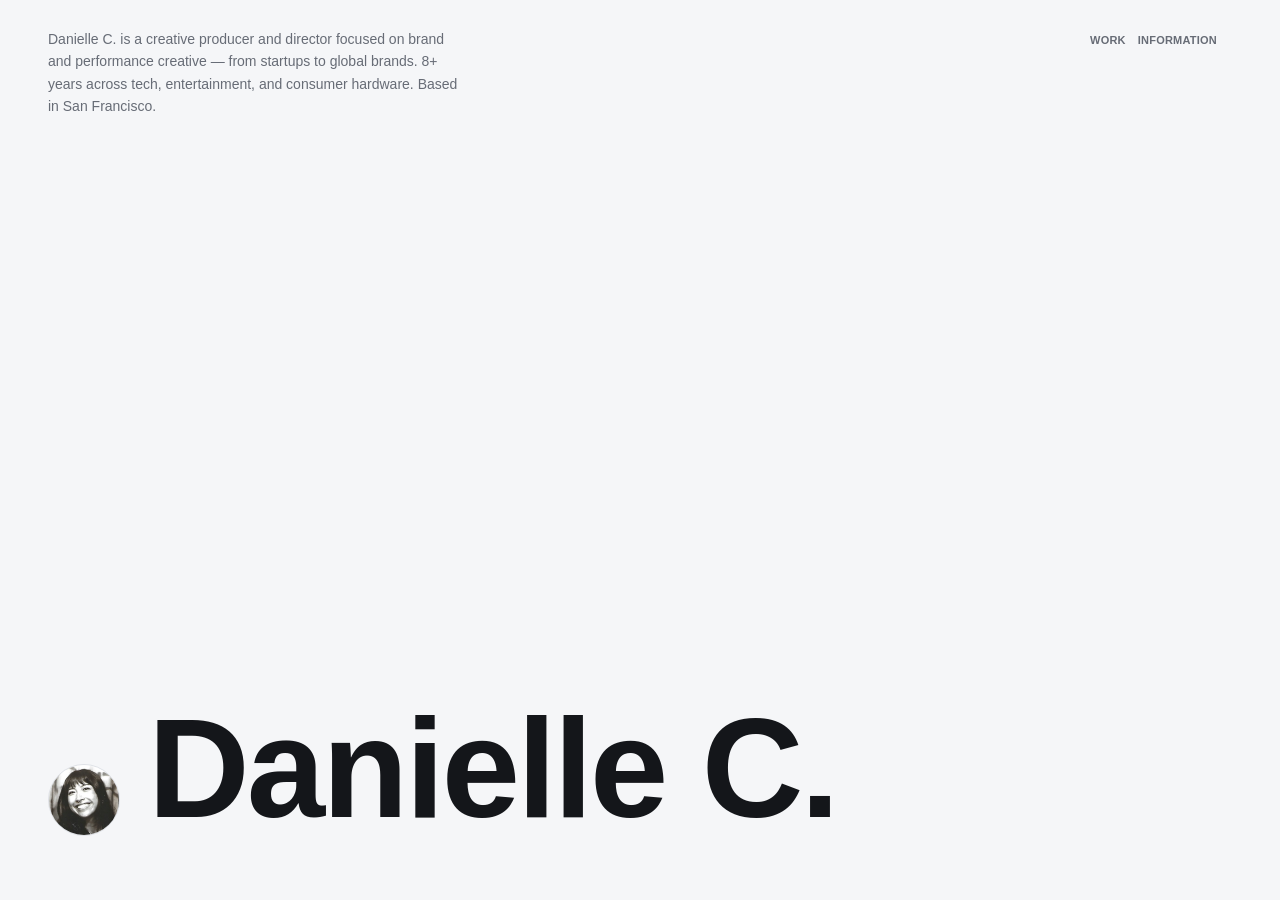
==== index.html @ da046970 "Rebrand to Danielle C., fix uploaded carousel photos, polish spacing - Renames displayed name from "" ====
<!DOCTYPE html>
<html lang="en">
<head>
<meta charset="UTF-8">
<meta name="viewport" content="width=device-width, initial-scale=1.0">
<title>Danielle C. — Creative Producer &amp; Director</title>
<meta name="description" content="Danielle C. is a creative producer and director based in San Francisco, working across brand, entertainment, and consumer tech.">
<link rel="icon" href="favicon.svg" type="image/svg+xml">
<link rel="stylesheet" href="style.css">
</head>
<body class="landing-body">

<header class="topbar landing-topbar">
  <p class="bio-blurb">Danielle C. is a creative producer and director focused on brand and performance creative — from startups to global brands. 8+ years across tech, entertainment, and consumer hardware. Based in San Francisco.</p>
  <nav class="toplinks">
    <a href="work.html">Work</a>
    <a href="information.html">Information</a>
  </nav>
</header>

<main class="landing">
  <div class="landing-bottom">
    <div class="landing-avatar">
      <img src="assets/img/profile.webp" alt="Portrait of Danielle C.">
    </div>
    <h1 class="landing-wordmark">Danielle C.</h1>
  </div>
</main>

<script src="script.js"></script>
</body>
</html>
---- style.css ----
:root {
  --bg: #f5f6f8;
  --ink: #14161a;
  --muted: #676c76;
  --line: #dfe2e7;
  --accent: #c9372c;
  --sans: -apple-system, BlinkMacSystemFont, "Helvetica Neue", Helvetica, Arial, sans-serif;
}

* { box-sizing: border-box; }

html {
  overflow-y: scroll;
  scrollbar-gutter: stable;
}

body {
  margin: 0;
  background: var(--bg);
  color: var(--ink);
  font-family: var(--sans);
  font-size: 16px;
  line-height: 1.5;
}

h1, h2 {
  font-family: var(--sans);
  margin: 0;
  letter-spacing: -0.01em;
}

a {
  color: inherit;
  text-decoration: none;
}

ul { list-style: none; margin: 0; padding: 0; }

img { max-width: 100%; display: block; }

.sr-only {
  position: absolute;
  width: 1px;
  height: 1px;
  padding: 0;
  margin: -1px;
  overflow: hidden;
  clip: rect(0, 0, 0, 0);
  white-space: nowrap;
  border: 0;
}

button {
  font: inherit;
  color: inherit;
  background: none;
  border: none;
  cursor: pointer;
}

/* ---------- Top bar ---------- */

.topbar {
  display: flex;
  align-items: center;
  justify-content: space-between;
  gap: 24px;
  flex-wrap: wrap;
  padding: 28px 48px;
}

.wordmark {
  font-family: var(--sans);
  font-weight: 700;
  font-size: 16px;
  letter-spacing: -0.01em;
}

.toplinks {
  display: flex;
  gap: 12px;
  font-family: var(--sans);
  font-weight: 600;
  font-size: 11px;
  letter-spacing: 0.02em;
  text-transform: uppercase;
}

.toplinks a {
  color: var(--muted);
  padding-bottom: 3px;
  transition: color 0.15s ease;
}

.toplinks a:hover {
  color: var(--ink);
}

.toplinks a.active {
  color: var(--accent);
}

/* ---------- Landing ---------- */

.landing-body {
  display: flex;
  flex-direction: column;
  min-height: 100vh;
}

.landing-topbar {
  align-items: baseline;
}

.bio-blurb {
  max-width: 420px;
  margin: 0;
  font-size: 14px;
  line-height: 1.6;
  color: var(--muted);
}

.landing {
  flex: 1;
  display: flex;
  flex-direction: column;
  justify-content: flex-end;
  padding: 40px 48px 64px;
}

.landing-bottom {
  display: flex;
  align-items: flex-end;
  gap: 28px;
}

.landing-wordmark {
  flex: 1 1 auto;
  min-width: 0;
  font-size: clamp(56px, 11vw, 220px);
  font-weight: 700;
  line-height: 0.95;
  letter-spacing: -0.02em;
}

.landing-avatar {
  flex-shrink: 0;
  width: 72px;
  height: 72px;
  border-radius: 50%;
  overflow: hidden;
  border: 1px solid var(--line);
}

.landing-avatar img {
  width: 100%;
  height: 100%;
  object-fit: cover;
  transform: scale(2.1);
  transform-origin: 56% 40%;
}

/* ---------- Page / sections ---------- */

.page {
  max-width: 1400px;
  margin: 0 auto;
  padding: 0 48px;
}

.intro {
  padding: 96px 0 72px;
}

.intro-sm {
  padding: 56px 0 40px;
}

.eyebrow {
  font-family: var(--sans);
  font-weight: 600;
  font-size: 13px;
  color: var(--muted);
  text-transform: uppercase;
  letter-spacing: 0.04em;
  margin: 0 0 16px;
}

.intro h1 {
  font-size: clamp(24px, 2.5vw, 32px);
  font-weight: 700;
  line-height: 1.15;
}

.block {
  padding: 56px 0;
}

.block + .block {
  border-top: 1px solid var(--line);
}

.block-title {
  font-size: 11px;
  font-family: var(--sans);
  font-weight: 600;
  text-transform: uppercase;
  letter-spacing: 0.06em;
  color: var(--muted);
  margin: 0 0 28px;
}

/* ---------- Work photo grid ---------- */

.work-grid-section {
  padding: 56px 0;
}

.work-grid-section + .block {
  border-top: 1px solid var(--line);
}

.work-grid {
  display: grid;
  grid-template-columns: repeat(3, 1fr);
  gap: 32px 24px;
}

.work-tile {
  margin: 0;
}

.work-tile img {
  width: 100%;
  aspect-ratio: 4 / 5;
  object-fit: cover;
  border-radius: 2px;
}

.carousel-frame {
  position: relative;
  display: block;
  width: 100%;
  padding: 0;
  border: 0;
  background: none;
}

button.carousel-frame {
  cursor: pointer;
}

.carousel-shade {
  position: absolute;
  left: 0;
  right: 0;
  bottom: 0;
  height: 56px;
  border-radius: 0 0 2px 2px;
  background: linear-gradient(to top, rgba(0, 0, 0, 0.4), transparent);
  pointer-events: none;
}

.carousel-dots {
  position: absolute;
  left: 0;
  right: 0;
  bottom: 10px;
  display: flex;
  justify-content: center;
  gap: 6px;
}

.dot {
  width: 6px;
  height: 6px;
  border-radius: 50%;
  background: rgba(255, 255, 255, 0.5);
  transition: background 0.15s ease;
}

.dot.active {
  background: #fff;
}

.work-tile figcaption {
  margin-top: 12px;
  display: flex;
  flex-direction: column;
  gap: 2px;
}

.work-tile .row-title {
  font-size: 15px;
}

.work-tile .row-meta {
  font-size: 12.5px;
}

/* ---------- Information grid ---------- */

.info-grid {
  display: grid;
  grid-template-columns: 1.2fr 104px 1fr 24px 1fr;
  padding: 56px 0;
}

.info-col:nth-child(1) { grid-column: 1; }
.info-col:nth-child(2) { grid-column: 3; }
.info-col:nth-child(3) { grid-column: 5; }

.info-col-title {
  font-size: 11px;
  font-family: var(--sans);
  font-weight: 600;
  text-transform: uppercase;
  letter-spacing: 0.06em;
  color: var(--muted);
  margin: 0 0 18px;
}

.info-col p {
  font-size: 14px;
  line-height: 1.5;
  margin: 0 0 12px;
  max-width: 440px;
}

.info-col p:last-child { margin-bottom: 0; }

.info-entry {
  display: flex;
  flex-direction: column;
  gap: 2px;
  margin-bottom: 4px;
}

.info-entry:last-child { margin-bottom: 0; }

.info-entry-title {
  font-family: var(--sans);
  font-weight: 600;
  font-size: 14px;
}

.info-entry-link:hover { text-decoration: underline; }

/* ---------- Shared title / meta (photo captions) ---------- */

.row-title {
  font-family: var(--sans);
  font-weight: 600;
  font-size: 17px;
}

.row-meta {
  font-size: 14px;
  color: var(--muted);
}

/* ---------- CV list ---------- */

.cv-list {
  display: flex;
  flex-direction: column;
}

.cv-row {
  display: grid;
  grid-template-columns: repeat(3, 1fr);
  align-items: baseline;
  gap: 8px 24px;
  padding: 18px 0;
  border-top: 1px solid var(--line);
}

.cv-row:first-child { border-top: none; }

.cv-year {
  font-family: var(--sans);
  font-weight: 500;
  font-size: 13px;
  color: var(--muted);
  white-space: nowrap;
  text-align: right;
}

/* ---------- Footer ---------- */

.footer {
  padding: 48px 0 96px;
  font-family: var(--sans);
  font-weight: 500;
  font-size: 12px;
  color: var(--muted);
  border-top: 1px solid var(--line);
  margin-top: 48px;
}

/* ---------- Responsive ---------- */

@media (max-width: 700px) {
  .info-grid { grid-template-columns: 1fr; gap: 0; padding: 40px 0; }
  .info-col:nth-child(1),
  .info-col:nth-child(2),
  .info-col:nth-child(3) { grid-column: 1; }
  .info-col { padding-top: 24px; border-top: 1px solid var(--line); }
  .info-col:first-child { padding-top: 0; border-top: none; }
}

@media (max-width: 640px) {
  .topbar { padding: 20px 20px; }
  .page { padding: 0 20px; }
  .intro { padding: 64px 0 48px; }
  .work-grid { grid-template-columns: 1fr 1fr; gap: 20px; }
  .cv-row { grid-template-columns: 1fr; gap: 4px; }
  .cv-year { text-align: left; }

  .landing-body { min-height: 0; }
  .landing {
    padding: 40px 20px 56px;
  }
  .landing-bottom {
    flex-direction: column;
    align-items: flex-start;
    gap: 20px;
  }
}
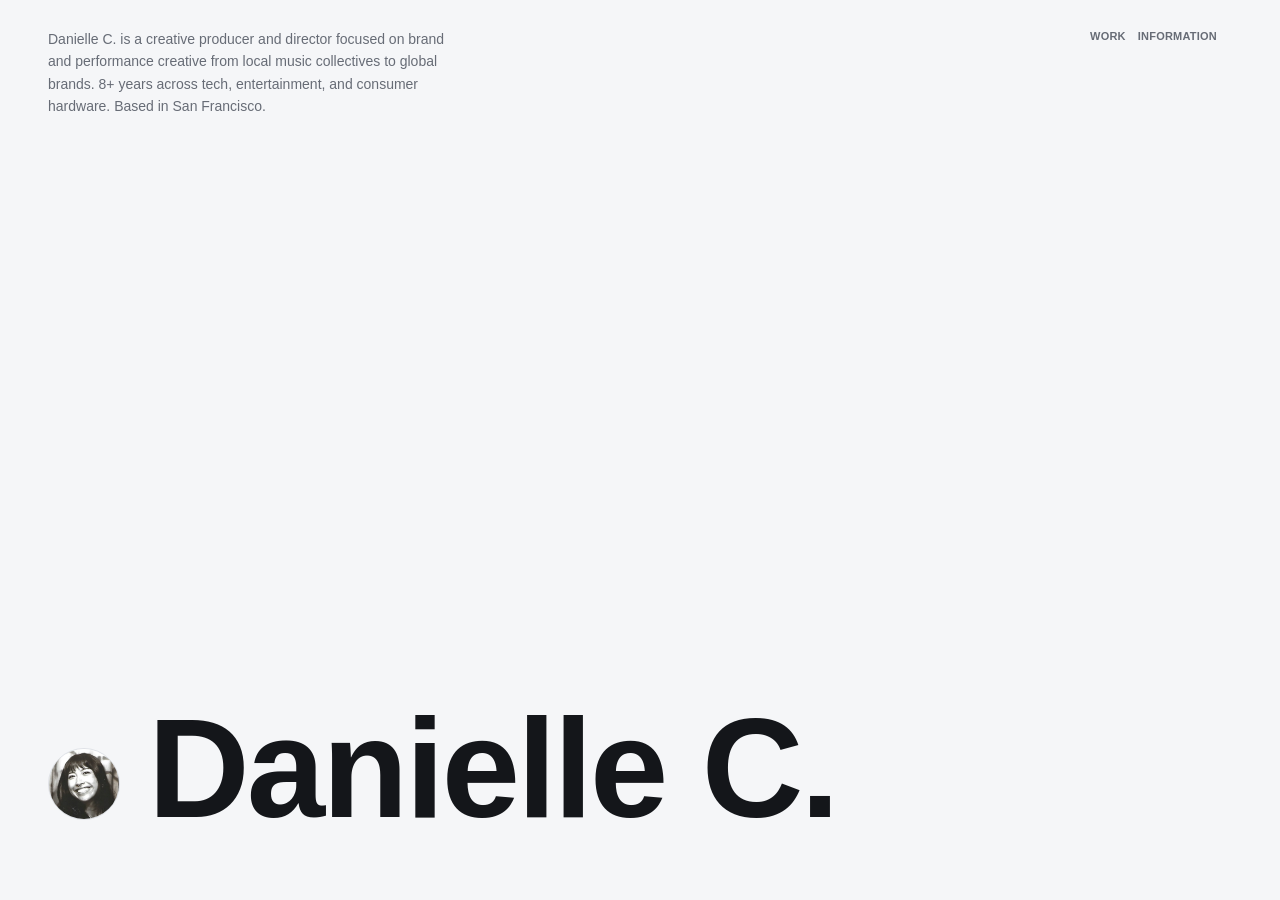
==== commit 9e094dac: "Update index.html" ====
--- a/index.html
+++ b/index.html
@@ -3,7 +3,7 @@
 <head>
 <meta charset="UTF-8">
 <meta name="viewport" content="width=device-width, initial-scale=1.0">
-<title>Danielle C. — Creative Producer &amp; Director</title>
+<title>Danielle C.</title>
 <meta name="description" content="Danielle C. is a creative producer and director based in San Francisco, working across brand, entertainment, and consumer tech.">
 <link rel="icon" href="favicon.svg" type="image/svg+xml">
 <link rel="stylesheet" href="style.css">
@@ -11,7 +11,7 @@
 <body class="landing-body">
 
 <header class="topbar landing-topbar">
-  <p class="bio-blurb">Danielle C. is a creative producer and director focused on brand and performance creative — from startups to global brands. 8+ years across tech, entertainment, and consumer hardware. Based in San Francisco.</p>
+  <p class="bio-blurb">Danielle C. is a creative producer and director focused on brand and performance creative from local music collectives to global brands. 8+ years across tech, entertainment, and consumer hardware. Based in San Francisco.</p>
   <nav class="toplinks">
     <a href="work.html">Work</a>
     <a href="information.html">Information</a>
--- a/style.css
+++ b/style.css
@@ -62,7 +62,7 @@
 
 .topbar {
   display: flex;
-  align-items: center;
+  align-items: flex-start;
   justify-content: space-between;
   gap: 24px;
   flex-wrap: wrap;
@@ -106,10 +106,6 @@
   display: flex;
   flex-direction: column;
   min-height: 100vh;
-}
-
-.landing-topbar {
-  align-items: baseline;
 }
 
 .bio-blurb {
@@ -147,6 +143,7 @@
   flex-shrink: 0;
   width: 72px;
   height: 72px;
+  margin-bottom: 16px;
   border-radius: 50%;
   overflow: hidden;
   border: 1px solid var(--line);
@@ -311,7 +308,7 @@
 .info-col:nth-child(3) { grid-column: 5; }
 
 .info-col-title {
-  font-size: 11px;
+  font-size: 9px;
   font-family: var(--sans);
   font-weight: 600;
   text-transform: uppercase;
@@ -371,7 +368,7 @@
   grid-template-columns: repeat(3, 1fr);
   align-items: baseline;
   gap: 8px 24px;
-  padding: 18px 0;
+  padding: 6px 0;
   border-top: 1px solid var(--line);
 }
 
@@ -417,13 +414,32 @@
   .cv-row { grid-template-columns: 1fr; gap: 4px; }
   .cv-year { text-align: left; }
 
-  .landing-body { min-height: 0; }
-  .landing {
-    padding: 40px 20px 56px;
-  }
-  .landing-bottom {
+  .landing-body {
+    min-height: 100svh;
+    flex-direction: column-reverse;
+    justify-content: space-between;
+  }
+  .landing-topbar {
+    padding-top: 0;
+  }
+  .bio-blurb { display: none; }
+  .landing-topbar .toplinks {
     flex-direction: column;
     align-items: flex-start;
-    gap: 20px;
-  }
-}
+    gap: 14px;
+    font-size: 18px;
+  }
+  .landing {
+    justify-content: flex-start;
+    padding: 40px 20px 0;
+  }
+  .landing-bottom {
+    align-items: center;
+    gap: 12px;
+  }
+  .landing-avatar { width: 44px; height: 44px; margin-bottom: 0; }
+  .landing-wordmark {
+    font-size: clamp(28px, 11vw, 44px);
+    white-space: nowrap;
+  }
+}
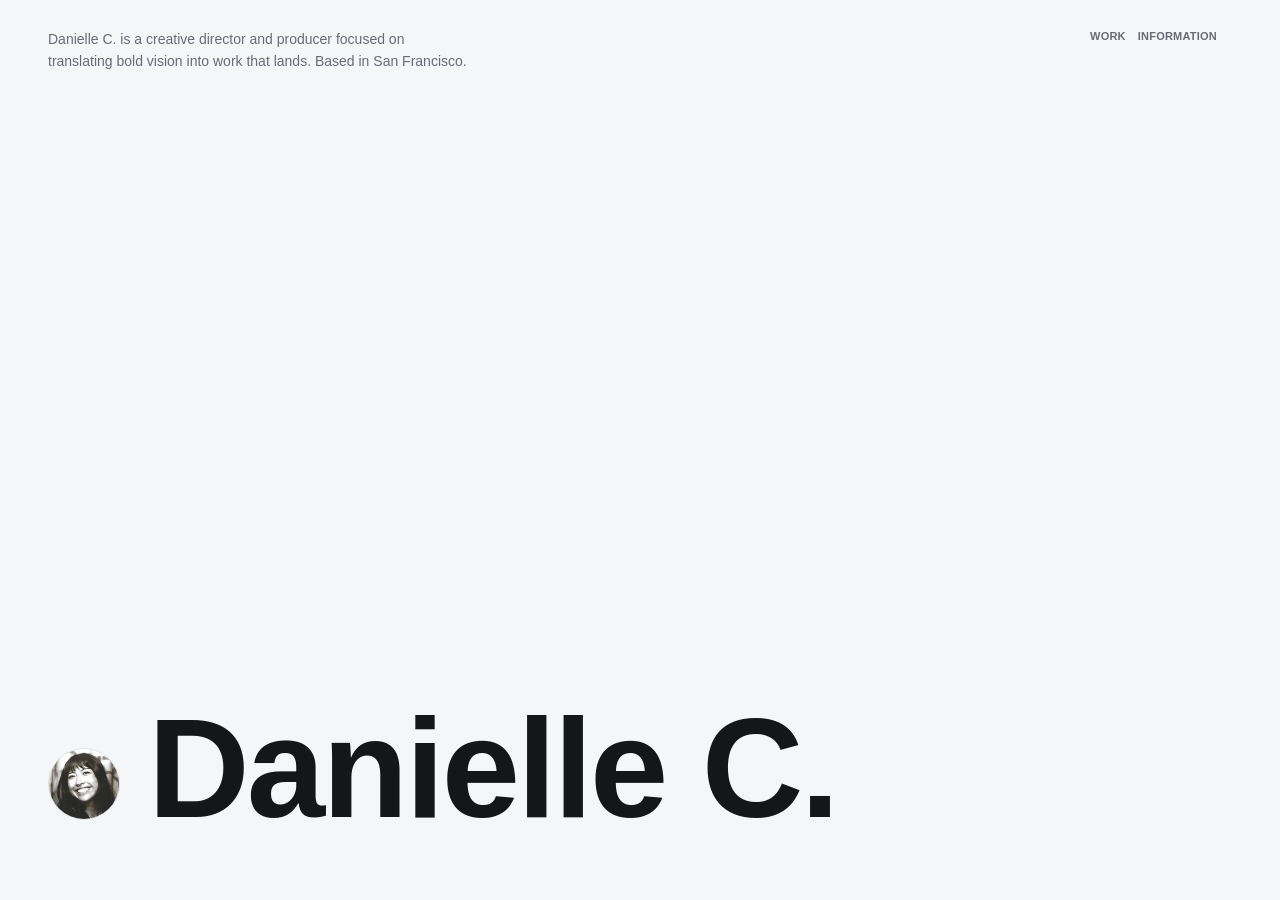
==== commit 2e2f6165: "Update index.html" ====
--- a/index.html
+++ b/index.html
@@ -11,7 +11,7 @@
 <body class="landing-body">
 
 <header class="topbar landing-topbar">
-  <p class="bio-blurb">Danielle C. is a creative producer and director focused on brand and performance creative from local music collectives to global brands. 8+ years across tech, entertainment, and consumer hardware. Based in San Francisco.</p>
+  <p class="bio-blurb">Danielle C. is a creative director and producer focused on translating bold vision into work that lands. Based in San Francisco.</p>
   <nav class="toplinks">
     <a href="work.html">Work</a>
     <a href="information.html">Information</a>
--- a/style.css
+++ b/style.css
@@ -287,10 +287,6 @@
   gap: 2px;
 }
 
-.work-tile .row-title {
-  font-size: 15px;
-}
-
 .work-tile .row-meta {
   font-size: 12.5px;
 }
@@ -348,7 +344,7 @@
 .row-title {
   font-family: var(--sans);
   font-weight: 600;
-  font-size: 17px;
+  font-size: 15px;
 }
 
 .row-meta {
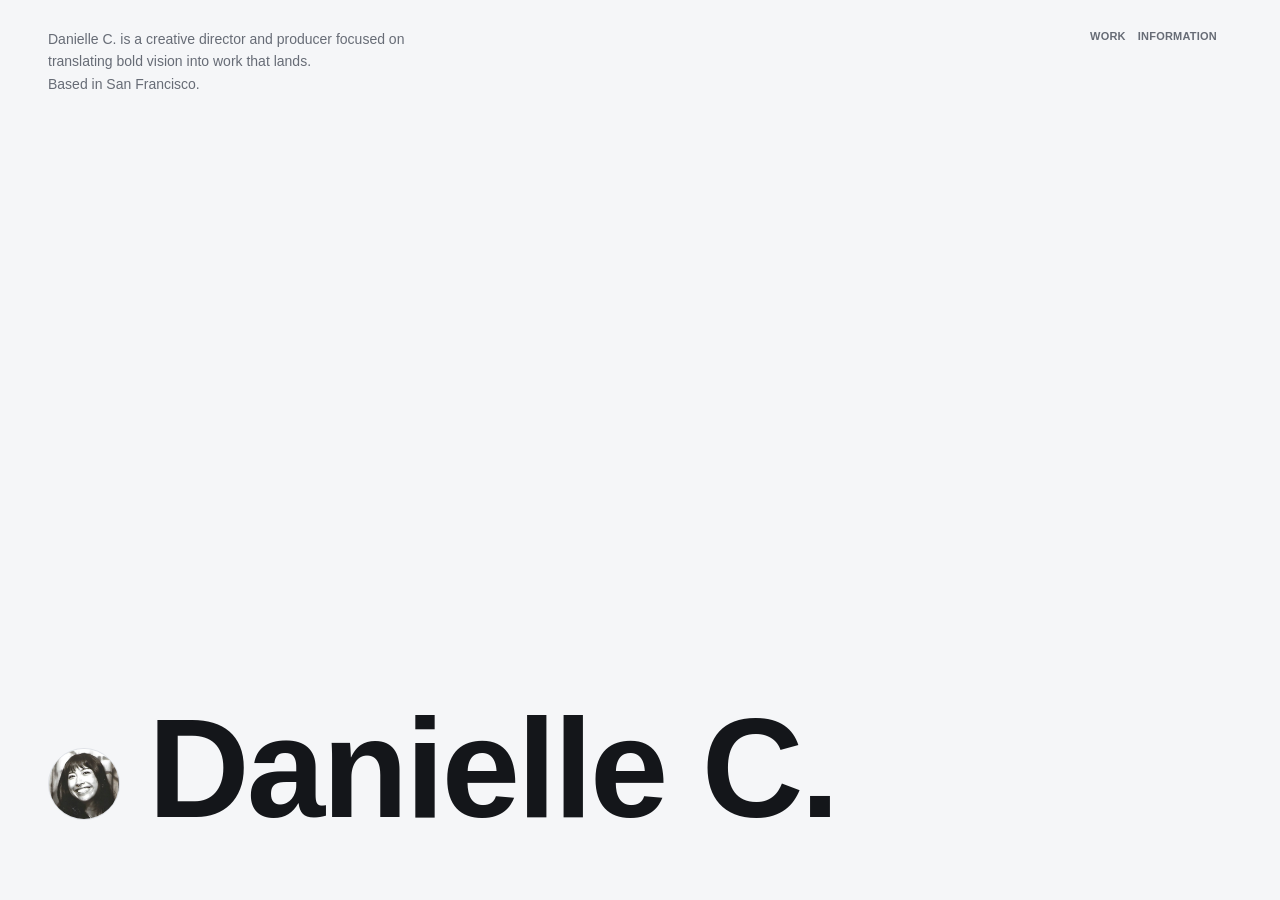
==== commit 71684986: "Make favicon a red circle and break bio line before location Co-Authored-By: Claude Opus 5.5 <norepl" ====
--- a/index.html
+++ b/index.html
@@ -11,7 +11,7 @@
 <body class="landing-body">
 
 <header class="topbar landing-topbar">
-  <p class="bio-blurb">Danielle C. is a creative director and producer focused on translating bold vision into work that lands. Based in San Francisco.</p>
+  <p class="bio-blurb">Danielle C. is a creative director and producer focused on translating bold vision into work that lands.<br>Based in San Francisco.</p>
   <nav class="toplinks">
     <a href="work.html">Work</a>
     <a href="information.html">Information</a>
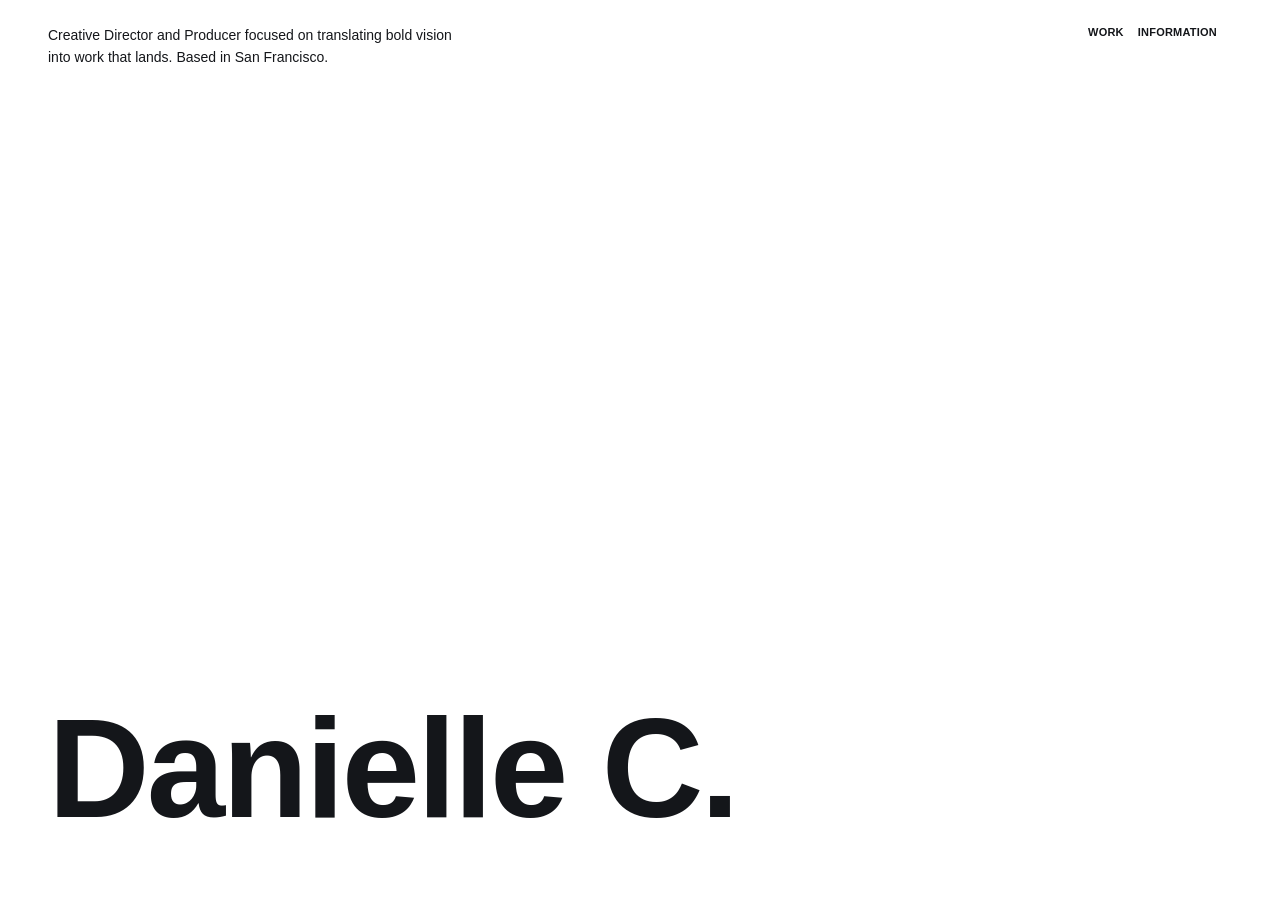
==== commit 3cebb07f: "White background, black nav, landing tweaks, boxed hover captions - Site background to white; nav li" ====
--- a/index.html
+++ b/index.html
@@ -11,7 +11,7 @@
 <body class="landing-body">
 
 <header class="topbar landing-topbar">
-  <p class="bio-blurb">Danielle C. is a creative director and producer focused on translating bold vision into work that lands.<br>Based in San Francisco.</p>
+  <p class="bio-blurb">Creative Director and Producer focused on translating bold vision into work that lands. Based in San Francisco.</p>
   <nav class="toplinks">
     <a href="work.html">Work</a>
     <a href="information.html">Information</a>
--- a/style.css
+++ b/style.css
@@ -1,5 +1,5 @@
 :root {
-  --bg: #f5f6f8;
+  --bg: #ffffff;
   --ink: #14161a;
   --muted: #676c76;
   --line: #dfe2e7;
@@ -78,7 +78,7 @@
 
 .toplinks {
   display: flex;
-  gap: 12px;
+  gap: 14px;
   font-family: var(--sans);
   font-weight: 600;
   font-size: 11px;
@@ -87,13 +87,32 @@
 }
 
 .toplinks a {
-  color: var(--muted);
+  color: var(--ink);
   padding-bottom: 3px;
+}
+
+.topbar:not(.landing-topbar) {
+  align-items: center;
+  padding-top: 20px;
+  padding-bottom: 20px;
+}
+
+.topbar:not(.landing-topbar) .toplinks {
+  font-size: 11px;
+}
+
+/* Desktop landing: start the nav at the same height as on the subpages */
+@media (min-width: 641px) {
+  .landing-topbar { padding-top: 23.75px; }
+}
+
+.topbar:not(.landing-topbar) .toplinks a {
+  padding-bottom: 0;
   transition: color 0.15s ease;
 }
 
 .toplinks a:hover {
-  color: var(--ink);
+  color: var(--accent);
 }
 
 .toplinks a.active {
@@ -113,7 +132,7 @@
   margin: 0;
   font-size: 14px;
   line-height: 1.6;
-  color: var(--muted);
+  color: var(--ink);
 }
 
 .landing {
@@ -149,6 +168,10 @@
   border: 1px solid var(--line);
 }
 
+@media (min-width: 641px) {
+  .landing-avatar { display: none; }
+}
+
 .landing-avatar img {
   width: 100%;
   height: 100%;
@@ -210,17 +233,17 @@
 /* ---------- Work photo grid ---------- */
 
 .work-grid-section {
-  padding: 56px 0;
+  padding: 27px 0 40px;
 }
 
 .work-grid-section + .block {
-  border-top: 1px solid var(--line);
+  padding-top: 0;
 }
 
 .work-grid {
   display: grid;
   grid-template-columns: repeat(3, 1fr);
-  gap: 32px 24px;
+  gap: 8px 12px;
 }
 
 .work-tile {
@@ -241,6 +264,83 @@
   padding: 0;
   border: 0;
   background: none;
+  overflow: hidden;
+  border-radius: 2px;
+  touch-action: pan-y;
+  -webkit-tap-highlight-color: transparent;
+}
+
+.carousel-track {
+  display: flex;
+  transition: transform 0.3s ease;
+  will-change: transform;
+}
+
+.carousel-track.dragging { transition: none; }
+
+/* Title slide (first slide: blurred cover + project name/roles) — mobile only */
+.carousel-title-slide {
+  display: none;
+  position: relative;
+  flex: 0 0 100%;
+  min-width: 0;
+  overflow: hidden;
+  aspect-ratio: 4 / 5;
+}
+
+.carousel-title-slide img {
+  position: absolute;
+  inset: 0;
+  height: 100%;
+  filter: blur(2px) saturate(1.1) brightness(0.9);
+  transform: scale(1.15);
+}
+
+.carousel-title-slide::after {
+  content: "";
+  position: absolute;
+  inset: 0;
+  background:
+    rgba(0, 0, 0, 0.28);
+}
+
+.carousel-title-text {
+  position: absolute;
+  z-index: 1;
+  inset: 0;
+  padding: 0 12px;
+  display: flex;
+  flex-direction: column;
+  justify-content: center;
+  align-items: center;
+  gap: 4px;
+  text-align: center;
+  color: #fff;
+  text-shadow: 0 1px 8px rgba(0, 0, 0, 0.25);
+}
+
+.carousel-title-text .slide-title {
+  font-weight: 700;
+  font-size: 14px;
+  line-height: 1.15;
+  letter-spacing: -0.01em;
+}
+
+.carousel-title-text .slide-meta {
+  font-size: 11px;
+  line-height: 1.35;
+  opacity: 0.9;
+}
+
+@media (max-width: 640px) {
+  .carousel-title-slide { display: block; }
+}
+
+.carousel-track img {
+  flex: 0 0 100%;
+  min-width: 0;
+  -webkit-user-drag: none;
+  user-select: none;
 }
 
 button.carousel-frame {
@@ -282,13 +382,49 @@
 
 .work-tile figcaption {
   margin-top: 12px;
-  display: flex;
-  flex-direction: column;
-  gap: 2px;
-}
-
+  line-height: 1.4;
+}
+
+/* Desktop: caption drops in only while hovering the tile */
+@media (hover: hover) and (min-width: 641px) {
+  .work-tile figcaption {
+    display: flex;
+    flex-direction: column;
+    align-items: center;
+    gap: 1px;
+    text-align: center;
+    width: 100%;
+    margin: 8px 0 0;
+    padding: 6px 10px;
+    background: #f2f3f5;
+    border-radius: 4px;
+    opacity: 0;
+    transform: translateY(-6px);
+    transition: opacity 0.2s ease, transform 0.2s ease;
+  }
+  .work-tile figcaption .row-meta { margin-left: 0; }
+  .work-tile:hover figcaption,
+  .work-tile:focus-within figcaption {
+    opacity: 1;
+    transform: translateY(0);
+  }
+}
+
+/* Tiles temporarily hidden on desktop */
+@media (min-width: 641px) {
+  .work-tile.hide-desktop { display: none; }
+}
+
+/* Line breaks meant only for the mobile title slide */
+.work-tile figcaption .slide-break { display: none; }
+
+.work-tile figcaption .row-meta {
+  margin-left: 8px;
+}
+
+.work-tile .row-title,
 .work-tile .row-meta {
-  font-size: 12.5px;
+  font-size: 13px;
 }
 
 /* ---------- Information grid ---------- */
@@ -296,7 +432,7 @@
 .info-grid {
   display: grid;
   grid-template-columns: 1.2fr 104px 1fr 24px 1fr;
-  padding: 56px 0;
+  padding: 24px 0 56px;
 }
 
 .info-col:nth-child(1) { grid-column: 1; }
@@ -363,7 +499,7 @@
   display: grid;
   grid-template-columns: repeat(3, 1fr);
   align-items: baseline;
-  gap: 8px 24px;
+  gap: 8px 12px;
   padding: 6px 0;
   border-top: 1px solid var(--line);
 }
@@ -376,7 +512,7 @@
   font-size: 13px;
   color: var(--muted);
   white-space: nowrap;
-  text-align: right;
+  text-align: left;
 }
 
 /* ---------- Footer ---------- */
@@ -394,21 +530,28 @@
 /* ---------- Responsive ---------- */
 
 @media (max-width: 700px) {
-  .info-grid { grid-template-columns: 1fr; gap: 0; padding: 40px 0; }
+  .info-grid { grid-template-columns: 1fr; gap: 0; padding: 20px 0 40px; }
   .info-col:nth-child(1),
   .info-col:nth-child(2),
   .info-col:nth-child(3) { grid-column: 1; }
-  .info-col { padding-top: 24px; border-top: 1px solid var(--line); }
-  .info-col:first-child { padding-top: 0; border-top: none; }
+  .info-col { padding-top: 52px; }
+  .info-col:first-child { padding-top: 0; }
+  .info-col-title { font-size: 12px; margin-bottom: 14px; }
 }
 
 @media (max-width: 640px) {
   .topbar { padding: 20px 20px; }
+  .topbar:not(.landing-topbar) { padding-top: 8px; padding-bottom: 8px; }
   .page { padding: 0 20px; }
   .intro { padding: 64px 0 48px; }
-  .work-grid { grid-template-columns: 1fr 1fr; gap: 20px; }
-  .cv-row { grid-template-columns: 1fr; gap: 4px; }
-  .cv-year { text-align: left; }
+  .work-grid-section { padding-top: 25px; padding-bottom: 20px; }
+  .work-grid-section + .block { border-top: none; padding-top: 16px; }
+  .work-grid { grid-template-columns: 1fr 1fr; gap: 10px; }
+  .cv-row { grid-template-columns: minmax(0, 1fr) minmax(0, 1fr); gap: 0 16px; padding: 9px 0; }
+  .cv-row .row-title { font-size: 14px; }
+  .cv-row .row-meta { text-align: right; font-size: 11px; }
+  .cv-year { display: none; }
+  .work-tile figcaption { display: none; }
 
   .landing-body {
     min-height: 100svh;
@@ -422,7 +565,7 @@
   .landing-topbar .toplinks {
     flex-direction: column;
     align-items: flex-start;
-    gap: 14px;
+    gap: 2px;
     font-size: 18px;
   }
   .landing {
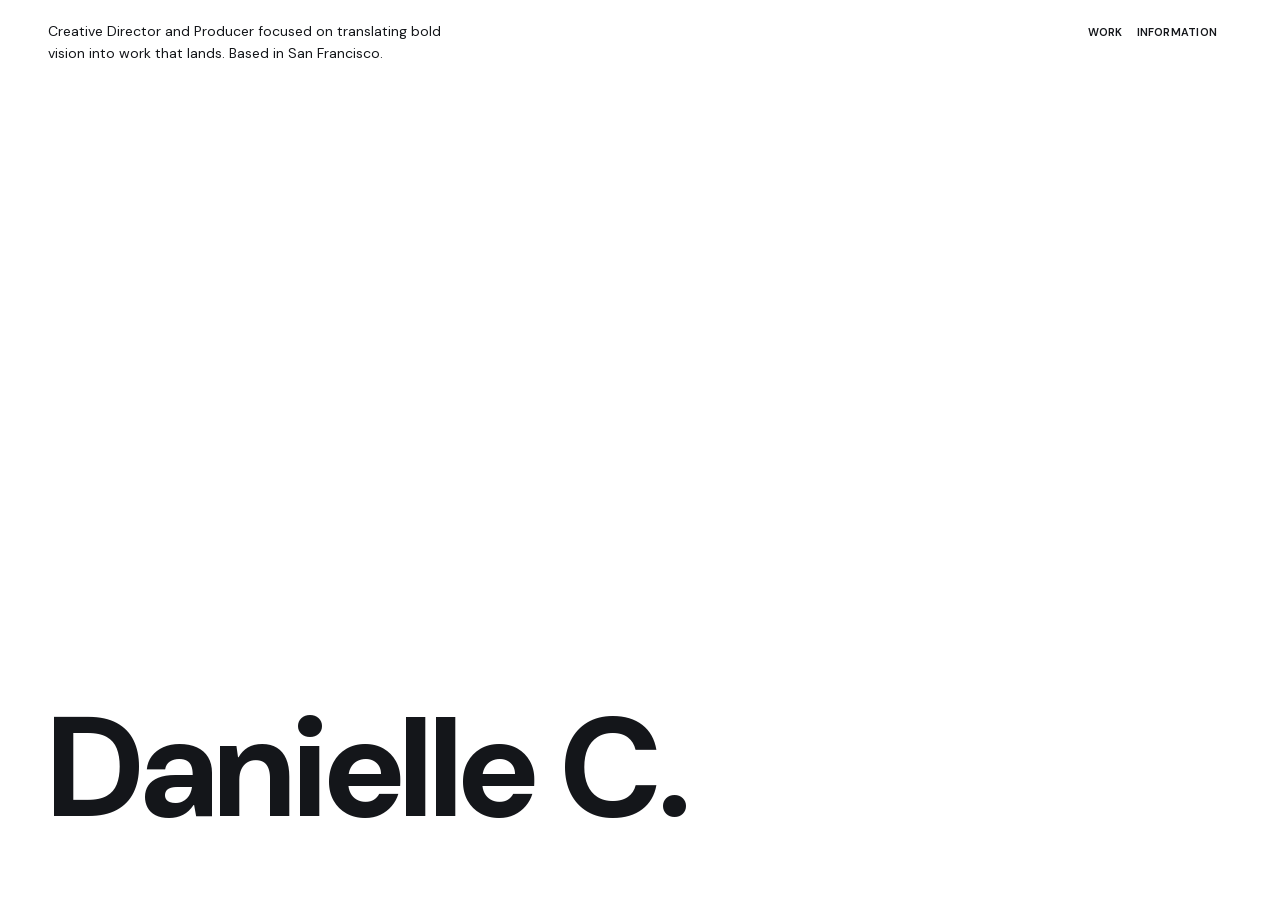
==== commit de5dab84: "Self-hosted DM Sans, faster mobile carousels, consistent headers - Switch site font to DM Sans, self" ====
--- a/index.html
+++ b/index.html
@@ -6,7 +6,9 @@
 <title>Danielle C.</title>
 <meta name="description" content="Danielle C. is a creative producer and director based in San Francisco, working across brand, entertainment, and consumer tech.">
 <link rel="icon" href="favicon.svg" type="image/svg+xml">
+<link rel="preload" href="assets/fonts/dm-sans-latin.woff2" as="font" type="font/woff2" crossorigin>
 <link rel="stylesheet" href="style.css">
+<link rel="prefetch" href="work.html">
 </head>
 <body class="landing-body">
 
@@ -20,9 +22,6 @@
 
 <main class="landing">
   <div class="landing-bottom">
-    <div class="landing-avatar">
-      <img src="assets/img/profile.webp" alt="Portrait of Danielle C.">
-    </div>
     <h1 class="landing-wordmark">Danielle C.</h1>
   </div>
 </main>
--- a/style.css
+++ b/style.css
@@ -1,13 +1,34 @@
+/* DM Sans, self-hosted (SIL Open Font License, see assets/fonts/OFL.txt) */
+@font-face {
+  font-family: "DM Sans";
+  font-style: normal;
+  font-weight: 400 700;
+  font-display: swap;
+  src: url("assets/fonts/dm-sans-latin.woff2") format("woff2");
+  unicode-range: U+0000-00FF, U+0131, U+0152-0153, U+02BB-02BC, U+02C6, U+02DA, U+02DC, U+0304, U+0308, U+0329, U+2000-206F, U+20AC, U+2122, U+2191, U+2193, U+2212, U+2215, U+FEFF, U+FFFD;
+}
+@font-face {
+  font-family: "DM Sans";
+  font-style: normal;
+  font-weight: 400 700;
+  font-display: swap;
+  src: url("assets/fonts/dm-sans-latin-ext.woff2") format("woff2");
+  unicode-range: U+0100-02BA, U+02BD-02C5, U+02C7-02CC, U+02CE-02D7, U+02DD-02FF, U+0304, U+0308, U+0329, U+1D00-1DBF, U+1E00-1E9F, U+1EF2-1EFF, U+2020, U+20A0-20AB, U+20AD-20C4, U+2113, U+2C60-2C7F, U+A720-A7FF;
+}
+
 :root {
   --bg: #ffffff;
   --ink: #14161a;
   --muted: #676c76;
   --line: #dfe2e7;
   --accent: #c9372c;
-  --sans: -apple-system, BlinkMacSystemFont, "Helvetica Neue", Helvetica, Arial, sans-serif;
+  --sans: "DM Sans", -apple-system, BlinkMacSystemFont, "Helvetica Neue", Helvetica, Arial, sans-serif;
 }
 
 * { box-sizing: border-box; }
+
+/* Smooth cross-fade between pages (supported browsers only) */
+@view-transition { navigation: auto; }
 
 html {
   overflow-y: scroll;
@@ -101,9 +122,12 @@
   font-size: 11px;
 }
 
-/* Desktop landing: start the nav at the same height as on the subpages */
+/* Desktop landing: lay the nav out exactly like the subpages
+   (same top padding, links centred in a 24px row, the height of the "Danielle C." line) */
 @media (min-width: 641px) {
-  .landing-topbar { padding-top: 23.75px; }
+  .landing-topbar { padding-top: 20px; }
+  .landing-topbar .toplinks { height: 24px; align-items: center; }
+  .landing-topbar .toplinks a { padding-bottom: 0; }
 }
 
 .topbar:not(.landing-topbar) .toplinks a {
@@ -166,10 +190,6 @@
   border-radius: 50%;
   overflow: hidden;
   border: 1px solid var(--line);
-}
-
-@media (min-width: 641px) {
-  .landing-avatar { display: none; }
 }
 
 .landing-avatar img {
@@ -272,6 +292,7 @@
 
 .carousel-track {
   display: flex;
+  background: #f2f3f5;
   transition: transform 0.3s ease;
   will-change: transform;
 }
@@ -541,7 +562,7 @@
 
 @media (max-width: 640px) {
   .topbar { padding: 20px 20px; }
-  .topbar:not(.landing-topbar) { padding-top: 8px; padding-bottom: 8px; }
+  .topbar:not(.landing-topbar) { padding-top: 28px; padding-bottom: 8px; }
   .page { padding: 0 20px; }
   .intro { padding: 64px 0 48px; }
   .work-grid-section { padding-top: 25px; padding-bottom: 20px; }
@@ -570,7 +591,7 @@
   }
   .landing {
     justify-content: flex-start;
-    padding: 40px 20px 0;
+    padding: 30px 20px 0;
   }
   .landing-bottom {
     align-items: center;
